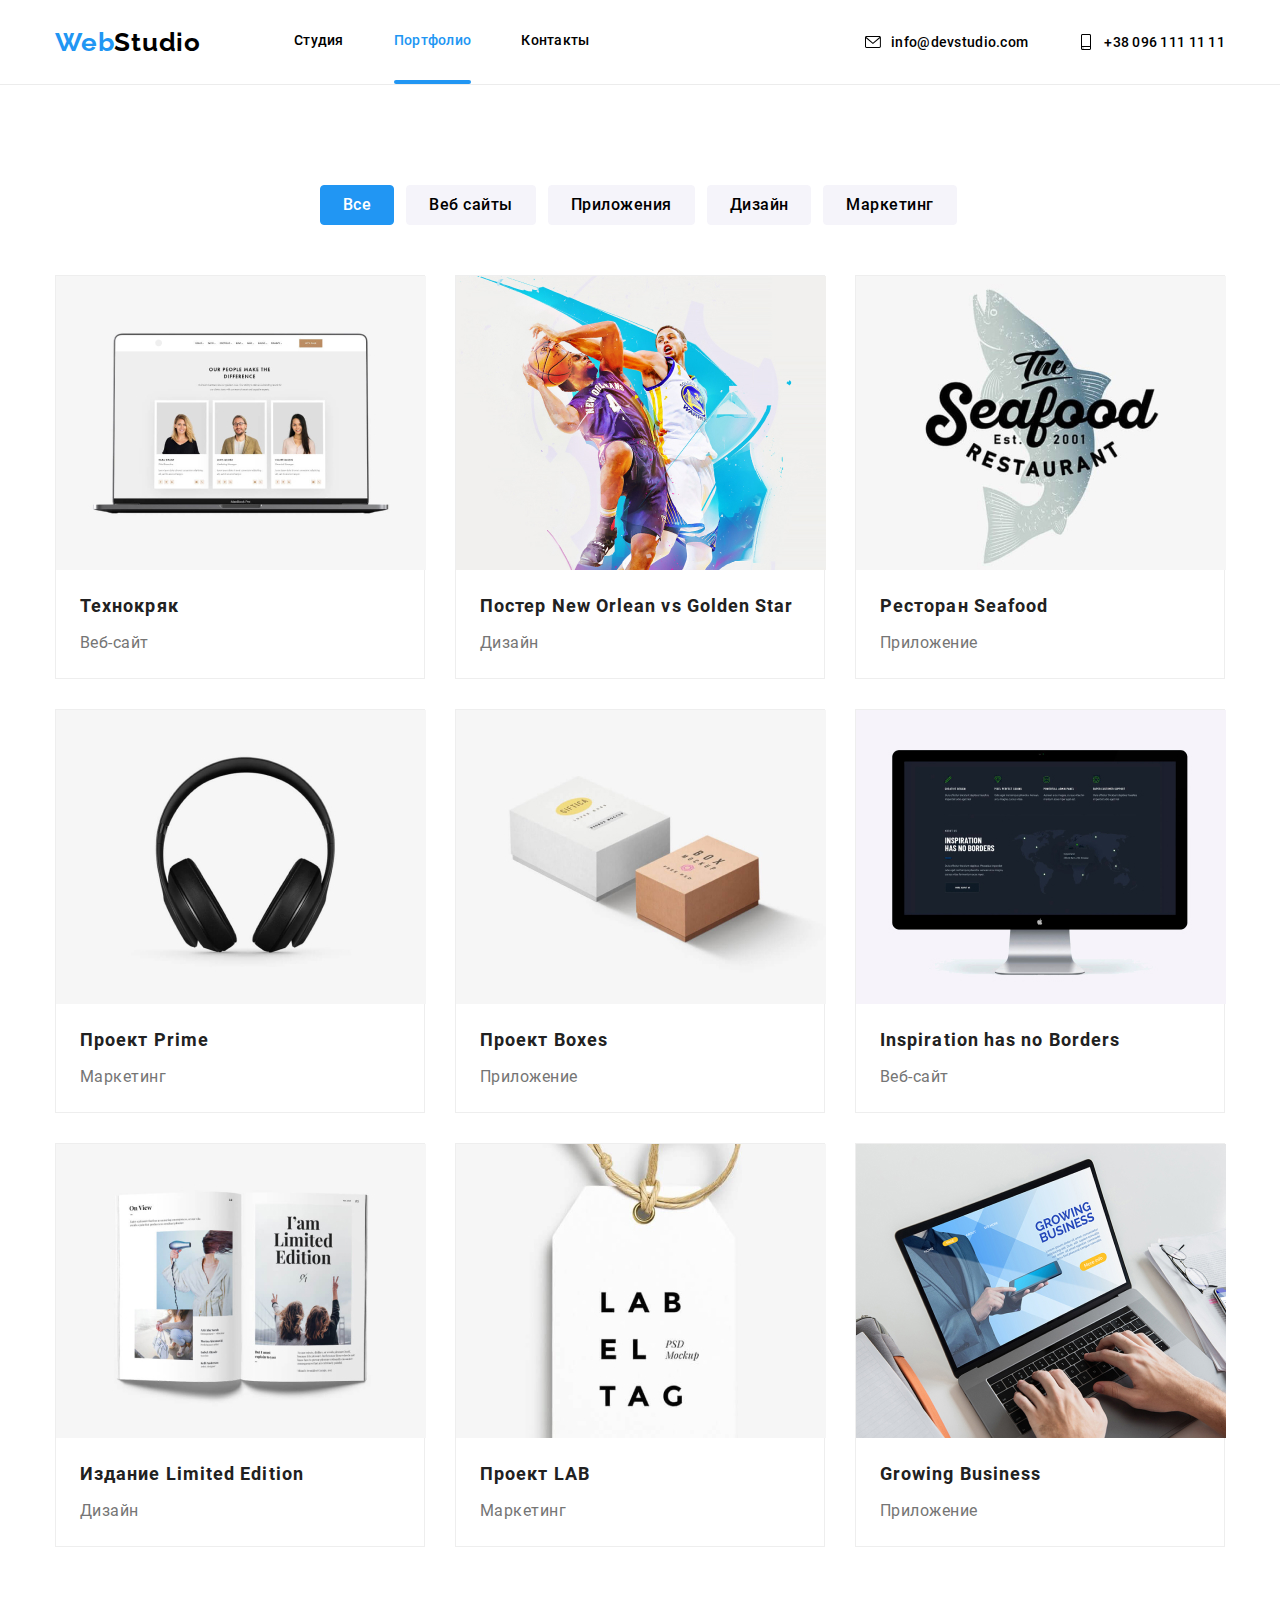
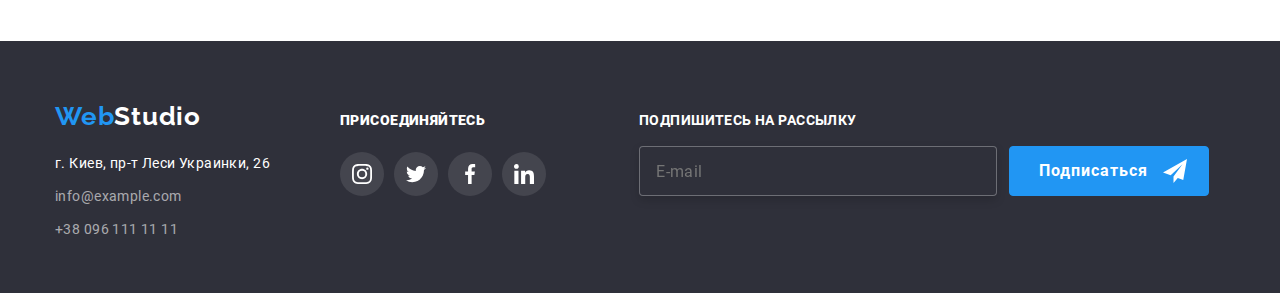
==== portfolio.html @ 4bf56902 "new-repository" ====
<!DOCTYPE html>
<html lang="en">

<head>
    <meta charset="UTF-8" />
    <meta name="viewport" content="wight=device-wight, initial-scale=1.0 /">
    <title>Студия</title>
    <link rel="stylesheet"
        href="https://cdnjs.cloudflare.com/ajax/libs/modern-normalize/1.0.0/modern-normalize.min.css">
    <link rel="stylesheet"
        href="https://fonts.googleapis.com/css2?family=Oleo+Script&family=Raleway:wght@700&family=Roboto:wght@400;700;900&display=swap">
    <link rel="stylesheet" href="./css/styles.css">
</head>

<body>
    <!-- ШАПКА САЙТА -->
    <header>
        <nav class="container main-nav">
            <a href="index.html" class="webstudio webstudio-header"><span class="accent">Web</span>Studio</a>
            <ul class="site-nav list">

                <li class="item"><a href="index.html" class="link">Студия</a> </li>
                <li class="item"><a href="portfolio.html" class="link current">Портфолио</a> </li>
                <li class="item"><a href="" class="link">Контакты</a> </li>
            </ul>

            <ul class="auth-nav list">

                <li class="item">
                    <a href="mailto:info@devstudio.com" class="link">
                        <svg class="auth-icon-svg">
                            <use href="./img/icon/sprite.svg#mail-icon"></use>
                        </svg>info@devstudio.com
                    </a>
                </li>
                <li class="item">
                    <a href="tel:+380961111111" class="link">
                        <svg class="auth-icon-svg">
                            <use href="./img/icon/sprite.svg#phone-icon"></use>
                        </svg>+38 096 111 11 11
                    </a>
                </li>
            </ul>
        </nav>
        <hr class="portfolio-header">
    </header>

    <div class="container btn-container">

        <button class="btn-accent item">Все</button>
        <button class="btn-portfolio item">Веб сайты</button>
        <button class="btn-portfolio item">Приложения</button>
        <button class="btn-portfolio item">Дизайн</button>
        <button class="btn-portfolio item">Маркетинг</button>

    </div>
    <div class="container-flex">
        <!-- "Все" -->

        <ul class="container-grid ">

            <li class="flex-element">

                <a href="" class="a-link">
                    <div class="animation">
                        <div class="hover">
                            <img src="img/portfolio/img1.jpg" alt="" width="370">

                            <div class="animation-overlay">
                                <p>
                                    Технокряк - это современная площадка распространения коронавируса. Компании
                                    используют
                                    эту платформу для цифрового шпионажа и атак на защищённые сервера конкурентов.
                                </p>
                            </div>
                        </div>
                    </div>

                    <div class="flex-text">
                        <p class="portfolio-name">Технокряк</p>
                        <p class="portfolio-type">Веб-сайт</p>
                    </div>
                </a>

            </li>


            <li class="flex-element">

                <a href="" class="a-link">
                    <div class="animation">
                        <div class="hover">
                            <img src="img/portfolio/img2.jpg" alt="" width="370">

                            <div class="animation-overlay">
                                <p>Новый Орлеан – город в штате Луизиана на реке Миссисипи.
                                    Прозвище "Беззаботный город" получил благодаря ночным клубам,
                                    живым выступлениям музыкантов и уникальной кухне, в которой сочетаются французские,
                                    африканские и американские кулинарные традиции.</p>
                            </div>
                        </div>
                    </div>
                    <div class="flex-text">
                        <p class="portfolio-name">Постер New Orlean vs Golden Star</p>
                        <p class="portfolio-type">Дизайн</p>
                    </div>
                </a>
            </li>
            <li class="flex-element">
                <a href="" class="a-link">
                    <div class="animation">
                        <div class="hover">
                            <img src="img/portfolio/img3.jpg" alt="" width="370">

                            <div class="animation-overlay">
                                <p>Только отборные и свежайшие рыба и морепродукты под
                                    бокал хорошего шампанского либо вина, привезенные со всех уголков мира. Именно
                                    поэтому здесь будет вкусно и самостоятельным гурманам, и дружественным командам
                                    желающих попробовать разнообразие морских вкусов.</p>
                            </div>
                        </div>
                    </div>
                    <div class="flex-text">
                        <p class="portfolio-name">Ресторан Seafood</p>
                        <p class="portfolio-type">Приложение</p>
                    </div>
                </a>
            </li>
            <li class="flex-element">
                <a href="" class="a-link">
                    <div class="animation">
                        <div class="hover">
                            <img src="img/portfolio/img4.jpg" alt="" width="370">

                            <div class="animation-overlay">
                                <p>Prime — это сервисная результат-ориентированная компания, которая предоставляет
                                    услуги на рынке интернет-маркетинга для развития малого и среднего бизнеса</p>
                            </div>
                        </div>
                    </div>
                    <div class="flex-text">
                        <p class="portfolio-name">Проект Prime</p>
                        <p class="portfolio-type">Маркетинг</p>
                    </div>
                </a>
            </li>
            <li class="flex-element">
                <a href="" class="a-link">
                    <div class="animation">
                        <div class="hover">
                            <img src="img/portfolio/img5.jpg" alt="" width="370">

                            <div class="animation-overlay">
                                <p>Boxes Inc. — это захватывающая игра-головоломка. Ваша задача — зарабатывать деньги
                                    обрабатывая посылки. Каждый день вы будете сталкиваться с новыми правилами, которые
                                    становятся сложнее.</p>
                            </div>
                        </div>
                    </div>
                    <div class="flex-text">
                        <p class="portfolio-name">Проект Boxes</p>
                        <p class="portfolio-type">Приложение</p>
                    </div>
                </a>
            </li>
            <li class="flex-element">
                <a href="" class="a-link">
                    <div class="animation">
                        <div class="hover">
                            <img src="img/portfolio/img6.jpg" alt="" width="370">

                            <div class="animation-overlay">
                                <p>Вдохнове́ние — особое состояние человека, которое характеризуется высокой
                                    производительностью, огромным подъёмом и концентрацией сил человека. Как
                                    эмоциональный концепт это состояние является типичной чертой и составным элементом
                                    творческой деятельности.</p>
                            </div>
                        </div>
                    </div>
                    <div class="flex-text">
                        <p class="portfolio-name">Inspiration has no Borders</p>
                        <p class="portfolio-type">Веб-сайт</p>
                    </div>
                </a>
            </li>
            <li class="flex-element">
                <a href="" class="a-link">
                    <div class="animation">
                        <div class="hover">
                            <img src="img/portfolio/img7.jpg" alt="" width="370">

                            <div class="animation-overlay">
                                <p>Издайте свою книгу
                                    Готовый тираж мы доставим вам домой, передадим в торговлю
                                    или отправим вашим покупателям

                                </p>
                            </div>
                        </div>
                    </div>
                    <div class="flex-text">
                        <p class="portfolio-name">Издание Limited Edition</p>
                        <p class="portfolio-type">Дизайн</p>
                    </div>
                </a>
            </li>
            <li class="flex-element">
                <a href="" class="a-link">
                    <div class="animation">
                        <div class="hover">
                            <img src="img/portfolio/img8.jpg" alt="" width="370">

                            <div class="animation-overlay">
                                <p>Project Lab
                                    Знакомство с ассортиментом продукции • Профессиональная разработка проектов •
                                    Представление комплексной ценности решения</p>
                            </div>
                        </div>
                    </div>
                    <div class="flex-text">
                        <p class="portfolio-name">Проект LAB</p>
                        <p class="portfolio-type">Маркетинг</p>
                    </div>
                </a>
            </li>
            <li class="flex-element">
                <a href="" class="a-link">
                    <div class="animation">
                        <div class="hover">
                            <img src="img/portfolio/img9.jpg" alt="" width="370">

                            <div class="animation-overlay">
                                <p>Как создать растущий бизнес и успешно поддерживать его рост</p>
                            </div>
                        </div>
                    </div>
                    <div class="flex-text">
                        <p class="portfolio-name">Growing Business</p>
                        <p class="portfolio-type">Приложение</p>
                    </div>
                </a>
            </li>
        </ul>
    </div>

    <footer class="footer-main">
        <nav class="container-footer">
            <div>
                <a href="index.html" class="webstudio webstudio-footer"><span class="accent">Web</span>Studio</a>

                <ul class="footer-link">
                    <li class="footer-margin"><a class="link footer-adress"
                            href="https://www.google.com/maps/d/u/0/viewer?msa=0&mid=10uSM3H-mIU3GznYo2szRIEphczw&ll=50.42732700000001%2C30.538092&z=17">
                            г. Киев, пр-т Леси Украинки, 26
                        </a>
                    </li>
                    <li class="footer-margin"><a class="link" href="mailto:info@example.com">info@example.com</a>
                    </li>
                    <li class="footer-margin"><a class="link" href="tel:+380961111111">+38 096 111 11 11</a>
                    </li>
                </ul>
            </div>
            <div class="join">
                <b>ПРИСОЕДИНЯЙТЕСЬ</b>
                <ul class="container-join">
                    <li>
                        <a class="join-icon-link" href="https://instagram.com/" target="_blank"
                            rel="noopener noreferer">
                            <svg class="join-icon-svg">
                                <use href="./img/icon/sprite.svg#team-icon1"></use>
                            </svg>

                        </a>
                    </li>
                    <li>
                        <a class="join-icon-link" href="https://twitter.com/" target="_blank" rel="noopener noreferer">
                            <svg class="join-icon-svg">
                                <use href="./img/icon/sprite.svg#team-icon2"></use>
                            </svg>

                        </a>
                    </li>
                    <li>
                        <a class="join-icon-link" href="https://fasebook.com/" target="_blank" rel="noopener noreferer">
                            <svg class="join-icon-svg">
                                <use href="./img/icon/sprite.svg#team-icon3"></use>
                            </svg>

                        </a>
                    </li>
                    <li>
                        <a class="join-icon-link" href="https://linkedin.com/" target="_blank" rel="noopener noreferer">
                            <svg class="join-icon-svg">
                                <use href="./img/icon/sprite.svg#team-icon4"></use>
                            </svg>

                        </a>
                    </li>
                </ul>
            </div>
            <div class="subscribe">
                <label for="subscribe">Подпишитесь на рассылку</label>
                <button class="btn-subscribe">Подписаться</button>
                <input class="in-subscribe" type="email" name="subscribe" placeholder="E-mail" id="subscribe">
            </div>
        </nav>
    </footer>
</body>

</html>
---- css/styles.css ----
/* roboto-regular - latin_cyrillic */
@font-face {
    font-family: 'Roboto';
    font-style: normal;
    font-weight: 400;
    src: url('../fonts/roboto/roboto-v20-latin_cyrillic-regular.eot'); /* IE9 Compat Modes */
    src: local('Roboto'), local('Roboto-Regular'),
         url('../fonts/roboto/roboto-v20-latin_cyrillic-regular.eot?#iefix') format('embedded-opentype'), /* IE6-IE8 */
         url('../fonts/roboto/roboto-v20-latin_cyrillic-regular.woff2') format('woff2'), /* Super Modern Browsers */
         url('../fonts/roboto/roboto-v20-latin_cyrillic-regular.woff') format('woff'), /* Modern Browsers */
         url('../fonts/roboto/roboto-v20-latin_cyrillic-regular.ttf') format('truetype'), /* Safari, Android, iOS */
         url('../fonts/roboto/roboto-v20-latin_cyrillic-regular.svg#Roboto') format('svg'); /* Legacy iOS */
  }
  /* roboto-500 - latin_cyrillic */
  @font-face {
    font-family: 'Roboto';
    font-style: normal;
    font-weight: 500;
    src: url('../fonts/roboto/roboto-v20-latin_cyrillic-500.eot'); /* IE9 Compat Modes */
    src: local('Roboto Medium'), local('Roboto-Medium'),
         url('../fonts/roboto/roboto-v20-latin_cyrillic-500.eot?#iefix') format('embedded-opentype'), /* IE6-IE8 */
         url('../fonts/roboto/roboto-v20-latin_cyrillic-500.woff2') format('woff2'), /* Super Modern Browsers */
         url('../fonts/roboto/roboto-v20-latin_cyrillic-500.woff') format('woff'), /* Modern Browsers */
         url('../fonts/roboto/roboto-v20-latin_cyrillic-500.ttf') format('truetype'), /* Safari, Android, iOS */
         url('../fonts/roboto/roboto-v20-latin_cyrillic-500.svg#Roboto') format('svg'); /* Legacy iOS */
  }
  /* roboto-700 - latin_cyrillic */
  @font-face {
    font-family: 'Roboto';
    font-style: normal;
    font-weight: 700;
    src: url('../fonts/roboto/roboto-v20-latin_cyrillic-700.eot'); /* IE9 Compat Modes */
    src: local('Roboto Bold'), local('Roboto-Bold'),
         url('../fonts/roboto/roboto-v20-latin_cyrillic-700.eot?#iefix') format('embedded-opentype'), /* IE6-IE8 */
         url('../fonts/roboto/roboto-v20-latin_cyrillic-700.woff2') format('woff2'), /* Super Modern Browsers */
         url('../fonts/roboto/roboto-v20-latin_cyrillic-700.woff') format('woff'), /* Modern Browsers */
         url('../fonts/roboto/roboto-v20-latin_cyrillic-700.ttf') format('truetype'), /* Safari, Android, iOS */
         url('../fonts/roboto/roboto-v20-latin_cyrillic-700.svg#Roboto') format('svg'); /* Legacy iOS */
  }
  /* roboto-900 - latin_cyrillic */
  @font-face {
    font-family: 'Roboto';
    font-style: normal;
    font-weight: 900;
    src: url('../fonts/roboto/roboto-v20-latin_cyrillic-900.eot'); /* IE9 Compat Modes */
    src: local('Roboto Black'), local('Roboto-Black'),
         url('../fonts/roboto/roboto-v20-latin_cyrillic-900.eot?#iefix') format('embedded-opentype'), /* IE6-IE8 */
         url('../fonts/roboto/roboto-v20-latin_cyrillic-900.woff2') format('woff2'), /* Super Modern Browsers */
         url('../fonts/roboto/roboto-v20-latin_cyrillic-900.woff') format('woff'), /* Modern Browsers */
         url('../fonts/roboto/roboto-v20-latin_cyrillic-900.ttf') format('truetype'), /* Safari, Android, iOS */
         url('../fonts/roboto/roboto-v20-latin_cyrillic-900.svg#Roboto') format('svg'); /* Legacy iOS */
  }
    /* raleway-regular - latin_cyrillic */
@font-face {
    font-family: 'Raleway';
    font-style: normal;
    font-weight: 400;
    src: url('../fonts/raleway/raleway-v18-latin_cyrillic-regular.eot'); /* IE9 Compat Modes */
    src: local(''),
         url('../fonts/raleway/raleway-v18-latin_cyrillic-regular.eot?#iefix') format('embedded-opentype'), /* IE6-IE8 */
         url('../fonts/raleway/raleway-v18-latin_cyrillic-regular.woff2') format('woff2'), /* Super Modern Browsers */
         url('../fonts/raleway/raleway-v18-latin_cyrillic-regular.woff') format('woff'), /* Modern Browsers */
         url('../fonts/raleway/raleway-v18-latin_cyrillic-regular.ttf') format('truetype'), /* Safari, Android, iOS */
         url('../fonts/raleway/raleway-v18-latin_cyrillic-regular.svg#Raleway') format('svg'); /* Legacy iOS */
  }
  /* raleway-700 - latin_cyrillic */
  @font-face {
    font-family: 'Raleway';
    font-style: normal;
    font-weight: 700;
    src: url('../fonts/raleway/raleway-v18-latin_cyrillic-700.eot'); /* IE9 Compat Modes */
    src: local(''),
         url('../fonts/raleway/raleway-v18-latin_cyrillic-700.eot?#iefix') format('embedded-opentype'), /* IE6-IE8 */
         url('../fonts/raleway/raleway-v18-latin_cyrillic-700.woff2') format('woff2'), /* Super Modern Browsers */
         url('../fonts/raleway/raleway-v18-latin_cyrillic-700.woff') format('woff'), /* Modern Browsers */
         url('../fonts/raleway/raleway-v18-latin_cyrillic-700.ttf') format('truetype'), /* Safari, Android, iOS */
         url('../fonts/raleway/raleway-v18-latin_cyrillic-700.svg#Raleway') format('svg'); /* Legacy iOS */
  }
  
  :root{
    /* переменные */
    
    --accent-cl: #2196F3;
    --black: #000000;
    --gray: #757575;
    --white: #ffffff;
    --white-gray: rgba(255, 255, 255, 0.6);
    --bg-box: #2F303A;
    --h-color:#212121;
    --bg-btn:#F5F4FA;
    --cl-icon:#AFB1B8;
    --bg-icon:rgba(255, 255, 255, 0.1);
    --cubic:cubic-bezier(0.4, 0, 0.2, 1);
    --time:250ms;

}
/*Задать box-sizing: border-box;
чтобы все внутренние отступы и границы всчитывались в размеры
элемента. */
html{
    box-sizing: border-box;
    
}
*,
*::before,
*::after{
box-sizing: inherit;
}

.container {
    margin: 0;
    margin-left: auto;
    margin-right: auto;
/*outline: 2px solid tomato; */
    width: 1200px;
    padding: 0 15px;
    justify-content:space-between;
    
    /* ширина 1170+15+15 */
    /*padding-left: 15px;
    padding-right: 15px; */
}
.container-social-network {

    /*outline: 2px solid tomato; */
    width: 270px;
    justify-content:space-between;
    padding: 0;
}


.container-advantages {
    display: flex;
    list-style: none;

    
    margin-top: 94px;
    margin-bottom: 94px;

}
.main-nav {
    display: flex;
    align-items: center;
    justify-content: flex-start;
}
.p-advantages {
    /*background-color: khaki;*/
    
    font-style: normal;
    font-weight: normal;
    font-size: 14px;
    line-height: 1.71;
    letter-spacing: 0.03em;
    color: var(--gray);
    width: 270px;
    height: 75px;
    margin: 0;
    margin-top: 10px;
}


/*определим оформление текста шапки и подвала*/
.webstudio {
    font-family: Raleway;
    font-weight: 700;
    font-style: normal;
    font-size: 26px;
    line-height: 1.192;
    letter-spacing: 0.03em;
    text-decoration: none; /* Отменяем подчеркивание у ссылки */
    
}
.portfolio-header {
    border: none; /* Убираем границу */
    background-color:#ECECEC; /* Цвет линии */
    color: #ECECEC; /* Цвет линии для IE6-7 */
    height: 1px; /* Толщина линии */
    margin: 0px;
}

.accent{
    color: var(--accent-cl);
}



.link {
    color: inherit;
    text-decoration: none;
}
.link:hover,
.link:focus{
    color:var(--accent-cl);
} 
/* текущая страница - голубого цвета пункт меню*/
.link.current {
color: var(--accent-cl);
}
.link.current::after{
    position: relative;
    top: 32px;
    content: "";
    display: block;
    height: 4px;
    background: #2196F3;
    border-radius: 2px;
}


/*Базовое оформление*/
body {
        font-family: Roboto;
        font-style: normal;       
}
.effect-solving {
    text-align: center;
    min-height: 600px;
    /* max-width: 1600px; */
    margin-left: auto;
    margin-right: auto;
    
    background-image: linear-gradient(  
        to right,
        rgba(47,48,58,0.4),
        rgba(47,48,58,0.4)
        ),
        url("../img/back_ground.jpg");
    background-color:#2F303A;
    background-size: cover;
    
    background-position: center;
    padding-top: 200px;
}
.title-h1{
    
    font-weight: 900;
    font-size: 44px;
    line-height: 1.364;
    letter-spacing: 0.06em;
    text-transform: uppercase;
    width: 696px;
    color: var(--white);
    /* background-color: var(--bg-box); */
    margin: 0 auto;
    margin-top: 0;
}
.title-h2 {
    
    font-weight: bold;
    font-size: 36px;
    line-height: 1.167;
    text-align: center;
    letter-spacing: 0.03em;
    color: var(--h-color);
    margin: 0px 0px 50px 0px;  

}
.title-h3{
    
    font-weight: bold;
    font-size: 14px;
    line-height: 16px;
    letter-spacing: 0.03em;
    text-transform: uppercase;
    color: var(--h-color);
    margin:0;
    padding: 0;
}

img{
    
    display: block;
    max-width: 100%;
    height: auto;

}
.team-section{
    
    height: 708px;
    background-color: var(--bg-btn);
    margin-top: 94px;
    margin-bottom: 0;
    padding-top: 94px;
    text-align: center;
   
}
.client-section{
 
    margin-top: 0px;
    margin-bottom: 0px;
    padding-top: 94px;
    padding-bottom: 0px;
    text-align: center;
   
}
.btn {
    
    font-family: inherit;
    color: var(--white);
    border-radius: 4px;
    border-color: var(--accent-cl);
    background-color: var(--accent-cl);
    font-style: normal;
    font-weight: 700;
    font-size: 16px;
    line-height: 1.87;
    letter-spacing: 0.06em;
    margin-top: 30px;
 
    
    width: 200px;
    height: 50px;
    border: 1px solid var(--accent-cl);
}
.team-name {
    font-weight: 500;
    font-size: 16px;
    line-height: 1.188;
    letter-spacing: 0.03em;
    color: var(--h-color);
    padding-top: 20px;
}
.p-position {
    font-style: normal;
    font-weight: 400;
    font-size: 16px;
    line-height: 1.188;
    letter-spacing: 0.03em;
    color: var(--gray);
    
}
.portfolio-type{
    font-weight: 400;
    font-size: 16px;
    line-height: 1.87;
    letter-spacing: 0.03em;
    color: var(--gray);
    margin-top:0;
    
}
.portfolio-name {
    font-weight: bold;
    font-size: 18px;
    line-height: 2;
    letter-spacing: 0.06em;
    color: var(--h-color);
    margin-bottom: 4px;
    
}

.btn-portfolio {
    
    font-family: inherit;
    color: var(--black);
    background-color: var(--bg-btn);
    border-color: var(--bg-btn);
    font-style: normal;
    font-weight: 500;
    font-size: 16px;
    line-height: 1.625;
    letter-spacing: 0.03em;
    text-decoration: none;
    border: 1px solid var(--bg-btn);
    border-radius: 4px;

    
    padding: 6px 22px;
}

.btn-accent {
    font-family: inherit;
    color: var(--white);
    background-color: var(--accent-cl);
    border-color: var(--accent-cl); 
     
    font-style: normal;
    font-weight: 500;
    font-size: 16px;
    line-height: 1.625;
    letter-spacing: 0.03em;
    
    border: 1px solid var(--accent-cl);
    border-radius: 4px;
    padding: 6px 22px;
    text-decoration: none;
}
.btn-container {
   padding-top: 100px;
    padding-left: 280px;
    
}
.btn-container .item +.item {
    margin-left:8px;
}
.btn-portfolio:hover,
.btn-portfolio:active
{
    border-color: var(--accent-cl);
    background-color: var(--accent-cl);
    color: var(--white);
}


.list {
    padding: 0px;
    margin: 0px;
    list-style: none;
}

/*меню -расстановка отступов*/
.site-nav{
    display: flex;
    margin-left: 93px;
    
}
.center-container {
    display: flex;
    list-style: none;
    padding: 0px 15px 0px 15px;
    
}
.center-network {
    display: flex;
    list-style: none;
    padding: 0px 32px 30px 32px;
    
}
.team-icon-link{
    display: flex;
    justify-content: center;
    align-items: center;
    width: 44px;
    height: 44px;
    background-color:var(--white); 
    border-radius: 50%;
  
}

.team-icon-link:hover .team-icon-svg,
.team-icon-link:focus .team-icon-svg{
    fill:var(--white);
    
}
.team-icon-link:hover,
.team-icon-link:focus {

    background-color:var(--accent-cl);
}




.team-icon-svg{
    width: 20px;
    height: 20px;
    fill: var(--cl-icon);
   
}



.client-icon-link{
    display: flex;
    justify-content: center;
    align-items: center;
    width: 170px;
    height: 90px;
    outline: 1px solid var(--cl-icon); 
    margin-bottom: 0px;
    margin-top: 0px;

}


.client-icon-svg{

    fill: var(--cl-icon);
 
}

.client-icon-link:hover .client-icon-svg,
.client-icon-link:focus .client-icon-svg{
    fill:var(--accent-cl);
    
}
.client-icon-link:hover,
.client-icon-link:focus {
    outline: 1px solid var(--accent-cl); 
}


.auth-icon-svg{

    width: 16px;
    height: 16px;
    fill: currentColor;
    margin-right: 10px;
}
.item .link{
    display: block;
    align-items: center;
    justify-content: center;
}
.team-li {
    
    /* box-shadow: 0px 2px 4px 0px var(--gray); */
    background-color: white;
    height: 428px;

    box-shadow: 0px 1px 3px rgba(0, 0, 0, 0.12), 0px 1px 1px rgba(0, 0, 0, 0.14), 0px 2px 1px rgba(0, 0, 0, 0.2);
    border-radius: 0px 0px 4px 4px;

}

.site-nav .link {
    display: block;
    padding-top: 32px;
    padding-bottom: 32px;
    font-weight: 500;
    font-style: normal;
    font-size: 14px;
    line-height: 1.143;
    letter-spacing: 0.02em;
    text-decoration: none;
 

}
.auth-nav .link {
    display: flex;
    font-style: normal;
    font-weight: 500;
    font-size: 14px;
    line-height: 1.143;
    letter-spacing: 0.02em;  
}

.auth-nav {
    display: flex;
    margin-left: auto;
}
.auth-nav .item +.item {
    margin-left: 50px;
    
}



/* для последнего отспут=0
.site-nav .item: last-child{
    margin-right: 50px;
}

/* всем, которые не являются последними детьми*/
/* крайняя геомтерия должна быть очищена. ниже код заменяет два предыдущих */
/* .site-nav .item:not(:last-child) { */
    /* margin-right: 50px; */
/* } */

/* ниже код заменяет выше - всем применить отступ кроме первого*/

.site-nav .item + .item{
    margin-left: 50px; 
}
.container-flex {
    margin-left: auto;
    margin-right: auto;

    width: 1200px;
    padding: 0 15px;

   /* outline: 2px solid tomato; */
    
     /* ширина 1170+15+15 */
    /*padding-left: 15px;
    padding-right: 15px; */
}

.container-grid {
    display: flex;
    flex-wrap: wrap;
    list-style: none;
    
    padding:0;
    justify-content: space-between;
    margin-top: 50px;
    margin-bottom: 94px;

    
}

.flex-element{
    
    display: inline-block;   
    width: 370px;
    height: 404px;
    margin-bottom: 30px; 
    border: 1px solid #EEEEEE;
    
    
}



.flex-element:hover{
    box-shadow: 0px 2px 4px 0px var(--gray);
}
.flex-text {
    margin-left:24px;
    text-decoration: none;

}

.flex-element:nth-child(3n) {
    margin-left: 0px;
}
.flex-element:nth-last-child(-n+3) {
    margin-bottom: 0px;
}

.a-link {
    display: block;
    text-decoration: none;
}
.footer-margin {
    margin-bottom: 9px;
    
}
.icon-advantages {
    
}
.icon-advantages::before{
    content: "";
    display: block;
    margin-bottom: 30px;
    height: 120px;
    background-repeat: no-repeat;
    background-position: center;
    background-color:var(--bg-btn);  
}

.icon1::before{
    background-image: url(../img/advantages-icon1.svg); 
}

.icon2::before{
    background-image: url(../img/advantages-icon2.svg); 
}

.icon3::before{
    background-image: url(../img/advantages-icon3.svg); 
}

.icon4::before{
    background-image: url(../img/advantages-icon4.svg); 
}
/* ПОДВАЛ СТРАНИЦЫ */
.footer-main{
    margin-top: 94px;
    padding-top: 60px;
    padding-bottom: 0;
    
    height: 252px;
    background-color: var(--bg-box);
    
    
}

.footer-web{
    display: flex;
    padding: 0;
    list-style: none;
}

.webstudio-header {
    color: var(--black); 
      
}

.webstudio-footer {
    color: var(--white);
    
}

.footer-link
{
    font-family: Roboto;
    font-style: normal;
    color: var(--white-gray);
 
    font-weight: 400;
    font-size: 14px;
    line-height: 1.71;
    letter-spacing: 0.03em;
    list-style: none;
    padding-left: 0;
    margin-top: 20px;
}

.link.footer-adress
{
    color: var(--white);        
}


.join { 
   color: var(--white);
    margin-left: 70px;
   
    width: 206px;
    height: 86px;
    

    font-family: Roboto;
    font-style: normal;
    font-weight: bold;
    font-size: 14px;
    line-height: 1.43;
    letter-spacing: 0.03em;
    
    text-decoration: none;
    /* background-color: red; */
}

.container-join{
    display: flex;
    list-style: none;
    padding: 0;
    margin-top: 22px;
    margin-bottom: 0;
    margin-left: auto;
    margin-right: auto;
    justify-content:space-between;
  
}
.join-icon-link:hover .join-icon-svg,
.join-icon-link:focus .join-icon-svg{
    fill:var(--white);
    
}
.join-icon-link:hover,
.join-icon-link:focus {

    background-color:var(--accent-cl);
}
.join-icon-link{
    
    display: flex;
    justify-content: center;
    align-items: center;
    width: 44px;
    height: 44px;
    background-color:var(--bg-icon); 
    border-radius: 50%;
}

.join-icon-svg{
    
    width: 20px;
    height: 20px;
    fill: var(--white);
   
}
.subscribe { 
    position: relative;
    color: var(--white);
     margin-left: 93px;
     padding: 0;
     
     width: 570px;
     height: 86px;
     text-transform: uppercase;
 
     font-family: Roboto;
     font-style: normal;
     font-weight: bold;
     font-size: 14px;
     line-height: 1.43;
     letter-spacing: 0.03em;
     
     text-decoration: none;
     /* background-color: aqua; */
}
.btn-subscribe{
    font-family: inherit;
    color: var(--white);
    border-radius: 4px;
    border-color: var(--accent-cl);
    background-color: var(--accent-cl);
    font-style: normal;
    font-weight: 700;
    font-size: 16px;
    line-height: 1.87;
    letter-spacing: 0.06em;
    
 
    
    width: 200px;
    height: 50px;
    border: 1px solid var(--accent-cl);

    display: flex;
    position: absolute;
    top: 36px;
    left: 370px;
    margin-top: 0;
    margin-left: 0;
    align-items: center;
    padding-left: 29px;
    padding-right: 28px;
    background-image: url(../img/send.svg); 
    background-size: 24px 24px;
    background-position: 88%;
    background-repeat: no-repeat;
}

.in-subscribe{
    
    font-style: normal;
    font-weight: normal;
    font-size: 16px;
    line-height: 1.25;
  
    align-items: center;
    letter-spacing: 0.03em;

    color: rgba(255, 255, 255, 0.6);
    background-color:var(--bg-box);
    width: 358px;
    height: 50px;
    border: 1px solid rgba(255, 255, 255, 0.3);
    box-sizing: border-box;
    filter: drop-shadow(0px 4px 4px rgba(0, 0, 0, 0.15));
    border-radius: 4px;

    display: flex;
    position: absolute;
    top: 36px;
    left: 0;
    padding-left: 16px;

}
.container-footer {

    margin-left: auto;
    margin-right: auto;
/*outline: 2px solid tomato; */
    width: 1200px;
    padding: 0 15px;
    display: flex;
    align-items: baseline;
}


.backdrop.is-hidden{
    visibility: hidden;
    opacity: 0;
    pointer-events: none;
}
.backdrop {
    position: fixed;
    top: 0;
    left: 0;
    width: 100%;
    height: 100%;
    background-color: rgba(0,0,0,0.5);
    opacity: 1;
    visibility: visible;
    transition: opacity var(--time) var(--cubic), visibility var(--time) var(--cubic)
}
.modal{
    position: relative;
    top: 50%;
    left: 50%;

    width: 528px;
    height: 581px;
    background-color: var(--white);
    border-radius: 4px;
    transform: translate(-50%,-50%) scale(1);
}
/* .modal::before{
    content: "";
    display: block;

    height: 30px;
    background-repeat: no-repeat;
    background-position:right;
    background-color:var(--white);
    background-image: url(../img/modal-form/close.svg);
} */
.btn-close {
    display: inline-block;
    position: absolute;
    top:8px;
  
    right:  8px;
    width: 30px;
    height: 30px;

    background-image: url(../img/modal-form/close1.svg); 
    border: none;
    background-color: var(--white);
}
.btn-close:hover,
.btn-close:focus{
    background-image: url(../img/modal-form/close2.svg); 
}
.modal-font{
    padding-top: 40px;
    font-style: normal;
    font-weight: bold;
    font-size: 20px;
    line-height: 23px;
    text-align: center;
    letter-spacing: 0.03em;
}

.animation{
    width: 370px;
    height: 294px;
    position: relative;
    overflow: hidden;
}
.hover::before {
    display: inline-block;
    position: absolute;

    content: "";
    width: 370px;
    height: 294px;
    background: rgba(33, 150, 243, 0.9);
    transform:translateY(100%);
    transition:transform var(--time) var(--cubic)
}

.a-link:hover .hover::before{
    transform:translateY(0);  
}

 .animation-overlay{
    display: block;
    position: absolute;
    top: 0;
    left: 0;
    width: 370px;
    height: 294px;
    color: var(--white);
 

    font-size: 18px;
    line-height: 1.556;
    letter-spacing: 0.03em;
    
    padding: 15px;


    /* background: rgba(33, 150, 243, 0.9); */
    transform:translateY(100%);
    transition:transform var(--time) var(--cubic)
}
.a-link:hover .animation-overlay{
    transform:translateY(0);  
}
/* .img-overlay{
    justify-content: center;
} */

.title-img{
 
    display: flex;
    position: relative; 
    width: 370px;
    height: 70px;
    
    background-color: rgba(47, 48, 58, 0.8);   

    margin: 0px;
    padding: 0px;
    bottom: 70px;
    
    text-align: center;
   
  
    font-weight: bold;
    font-size: 14px;
    line-height: 1.143;
    letter-spacing: 0.03em;
    text-transform: uppercase;
    color: var(--white);

}


.form-icon{
    position: absolute;
    top: 50%;
    left: 56px;
    transform: translateY(-50%);
    display: inline-block;
    width: 18px;
    height: 18px;
    /* background-image: url(../img/modal-form/person-black.svg); */
}

.form-style-input{
    position: relative;

    
}

.form-input{
    display: flex;
    align-items: center;
    /*margin: 0;
    padding: 0; */
    margin-left: 41px;
    margin-top: 30px;
    width: 448px;
    height: 40px;
    /* left: 576px;
    top: 382px; */

    border: 1px solid rgba(33, 33, 33, 0.2);
    box-sizing: border-box;
    border-radius: 4px;
    font-style: normal;
    font-weight: normal;
    font-size: 14px;
    line-height: 16px;
    letter-spacing: 0.01em;
    padding: 0;
    color: var(--black);
    padding-left: 42px ;
    /* background-image: url(../img/modal-form/person-black.svg); 
    background-repeat: no-repeat; */

}
.form-label{
    
    color: rgba(117, 117, 117, 0.5);

}
.form-label{
    position: absolute;
    transform: translateY(-40px);
    top: 50%;
    left: 41px;
     
    /* margin: 0px;
    padding: 0;
     */
    font-style: normal;
    font-weight: normal;
    font-size: 12px;
    line-height: 1.167;
    letter-spacing: 0.01em;
    color: var(--gray);
}
.checkbox {
-webkid-appearance: none;
-moz-appearance: none;
appearance: none;
position: absolute;

top: 0;

}
.checkbox-label {
    position: relative;
    display: inline-block;
    font-style: normal;
    font-weight: normal;
    font-size: 14px;
    line-height: 1.714;
    letter-spacing: 0.03em;
    padding: 0;
    top: 20px;
    text-align: center;
    color: var(--gray);
    
}
.checkbox-icon{

    display:inline-block;
    vertical-align:middle;
    margin-right: 5px;
    background-repeat: no-repeat;
    width: 16px;
    height: 15px;
    padding: 0px;
   

    background-image: url(../img/modal-form/check1.svg);
}
.checkbox:checked +.checkbox-icon{
    background-image: url(../img/modal-form/check2.svg);
}
.form-link{
display: inline-block; padding: 0px; margin: 0px;
margin-top:20px;
font-style: normal;
font-weight: normal;
font-size: 14px;
line-height: 1.714;
letter-spacing: 0.03em;
color: var(--accent-cl);
padding: 0px;
margin: 0px;
}
.label-check{
    font-style: normal;
    font-weight: normal;
    font-size: 14px;
    line-height: 24px;
    line-height: 1.714;

    letter-spacing: 0.03em;

    color:var(--gray);
}

.form-input:focus ~ .form-icon,
.form-input:hover ~ .form-icon{
fill: var(--accent-cl);
}
.form-input:focus,
.form-input:hover {
outline: none;
border-color: var(--accent-cl);
}

.img-name{
    background-image: url(../img/modal-form/person-black.svg); 
} 
.img-tel{
    background-image: url(../img/modal-form/phone-black.svg); 
} 
.img-mail{
    background-image: url(../img/modal-form/email-black.svg); 
}
.btn-send{
    font-family: inherit;
    color: var(--white);
    border-radius: 4px;
    border-color: var(--accent-cl);
    background-color: var(--accent-cl);
    font-style: normal;
    font-weight: 700;
    font-size: 16px;
    line-height: 1.87;
    letter-spacing: 0.06em;
    margin-top: 50px;
 
    
    width: 200px;
    height: 50px;
    border: 1px solid var(--accent-cl); 
}

.btn-send:hover,
.btn-send:focus{
    box-shadow: 0px 4px 4px rgba(0, 0, 0, 0.15);
}
.textarea-form{
    height: 120px;
    width: 448px;
    resize: none;
    
    display: flex;
    
    margin-left: 41px;
    margin-top: 30px;
    
    
    border: 1px solid rgba(33, 33, 33, 0.2);
    box-sizing: border-box;
    border-radius: 4px;
    font-style: normal;
    font-weight: normal;
    font-size: 14px;
    line-height: 16px;
    letter-spacing: 0.01em;
   
    color: var(--black);
    padding-left: 16px;
    padding-top: 12px;
}
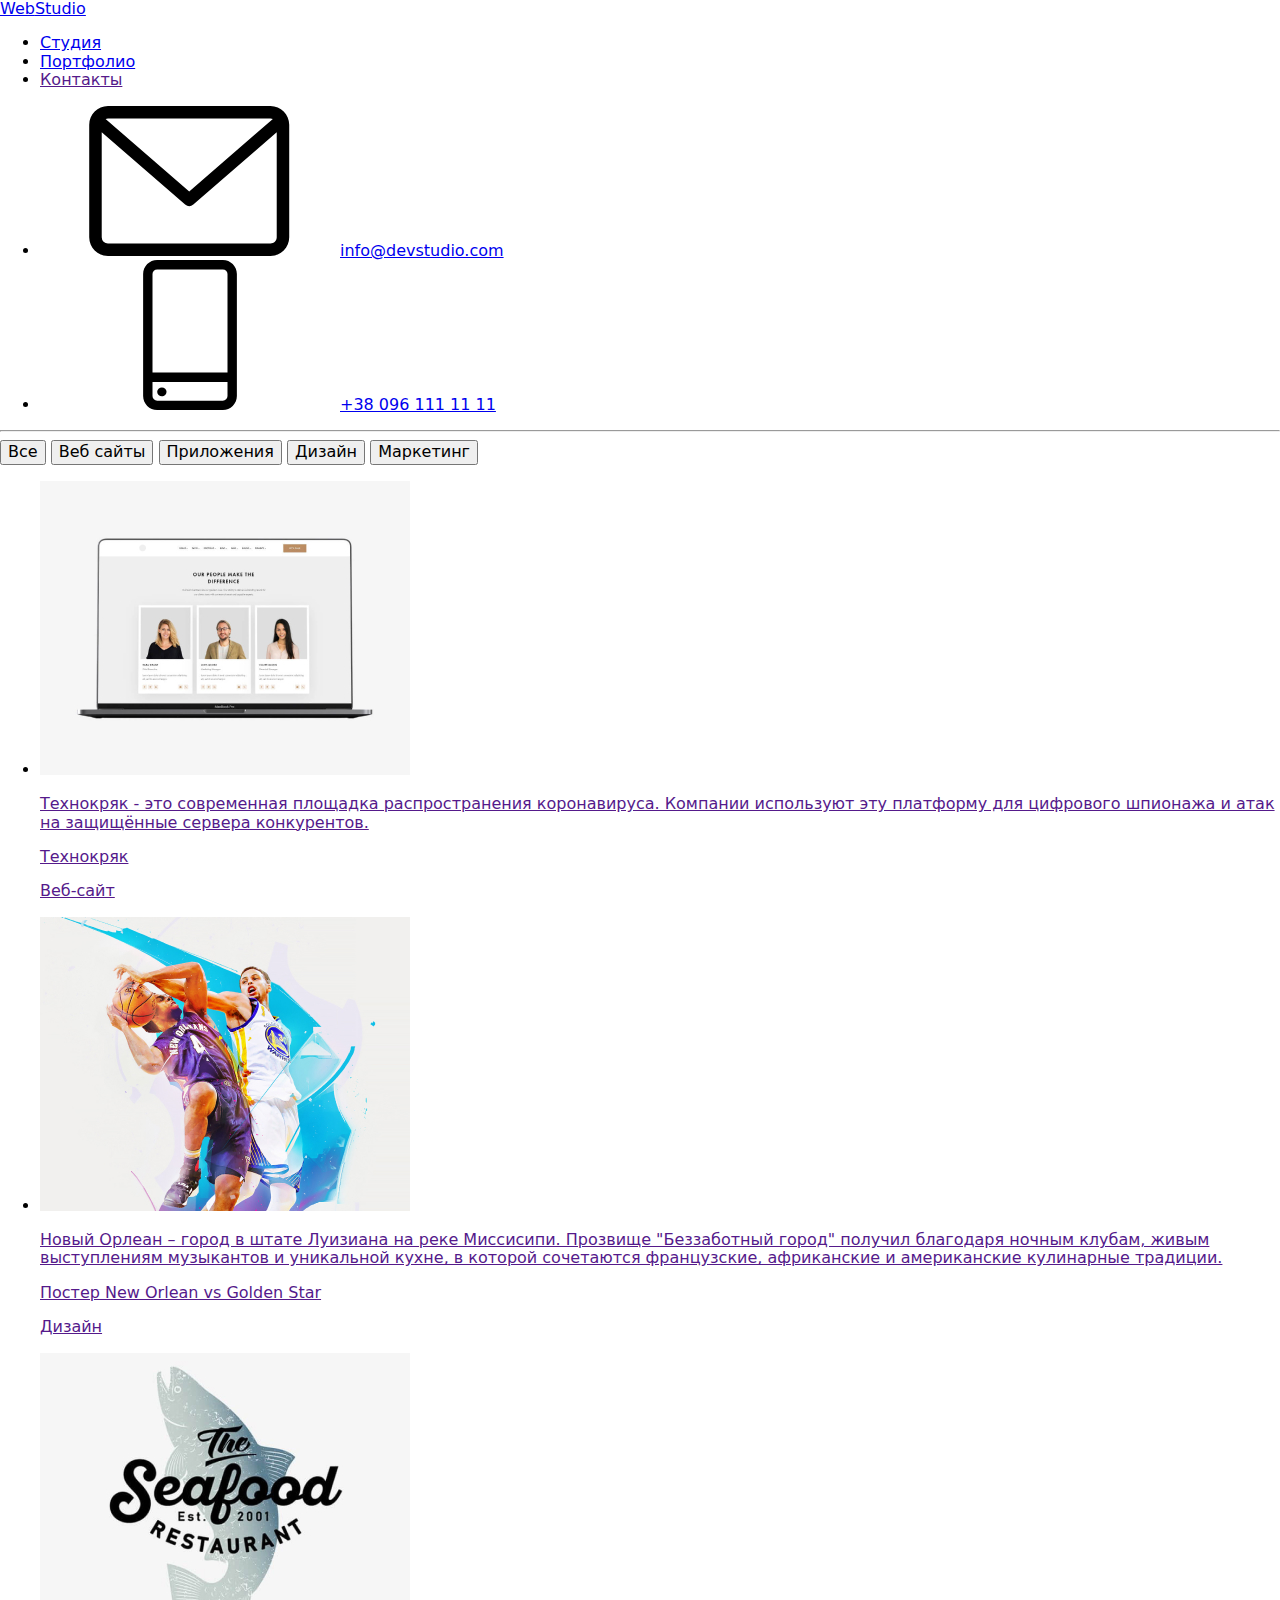
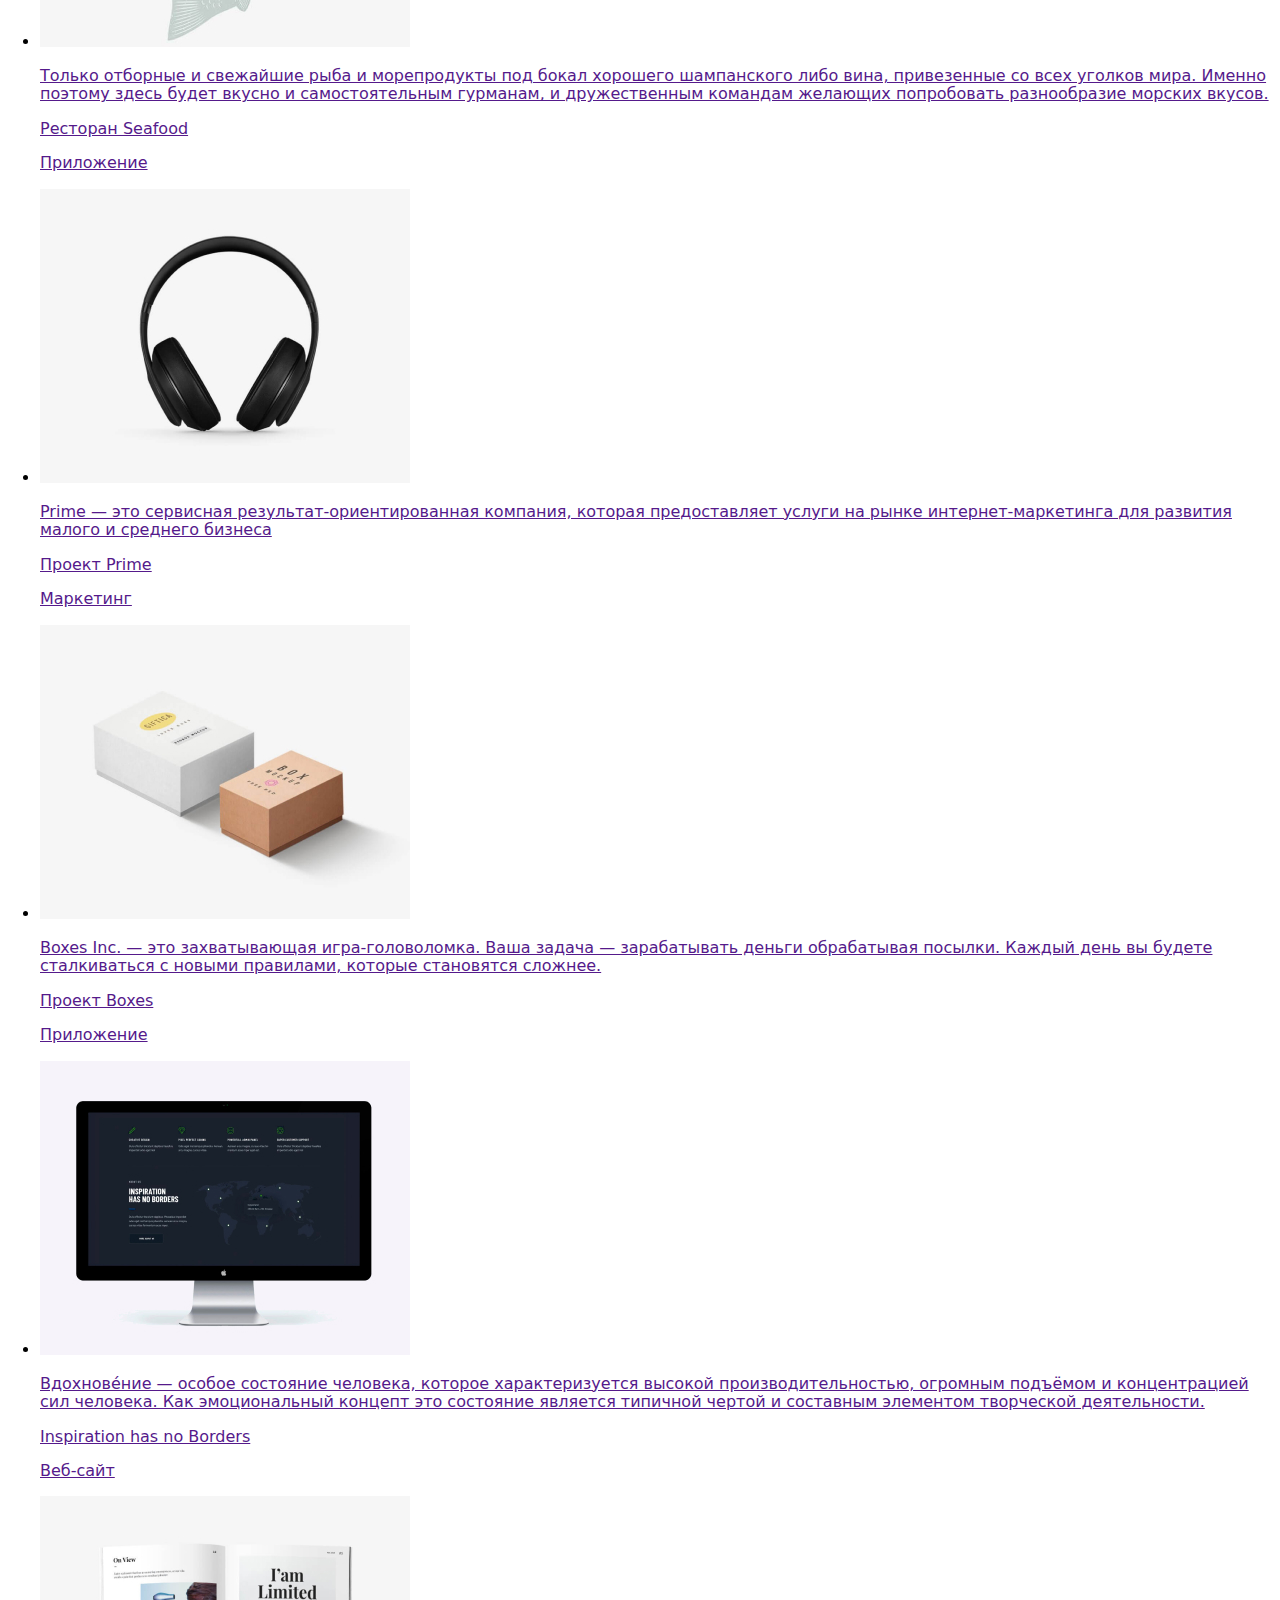
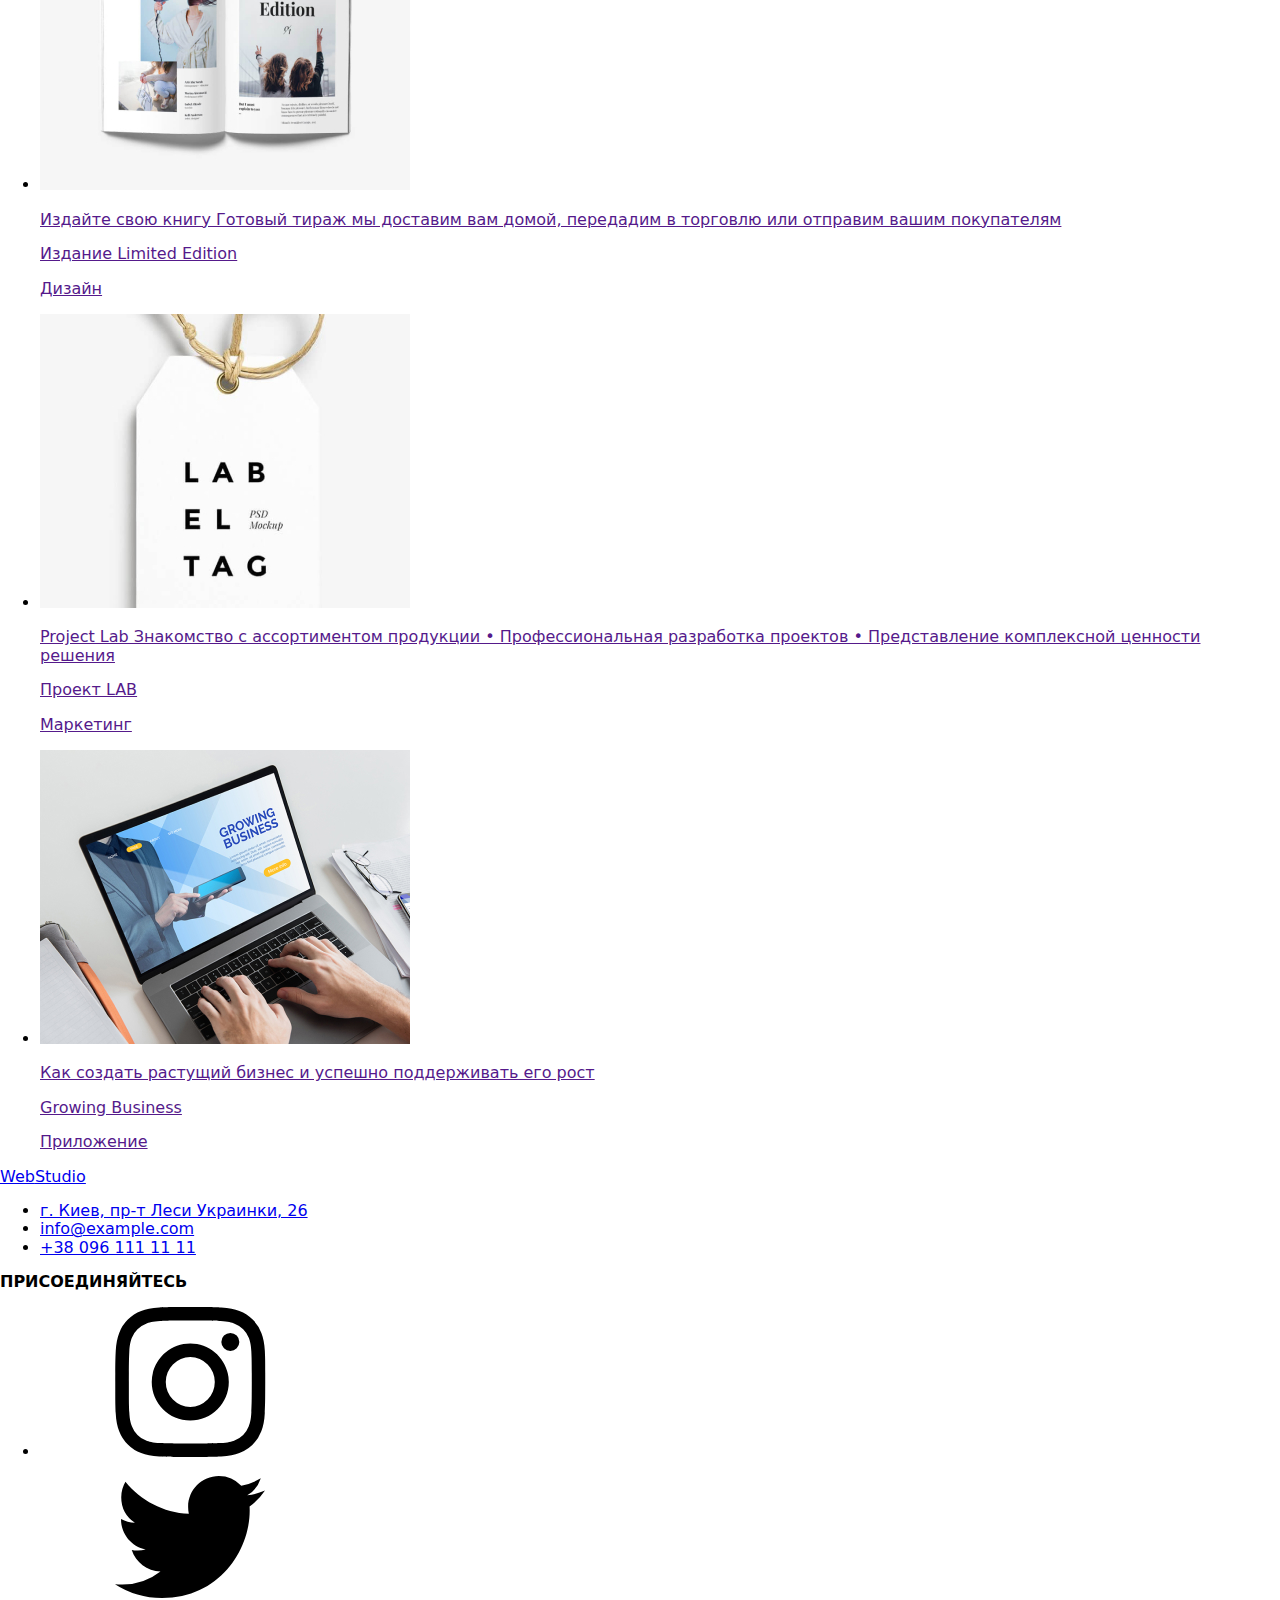
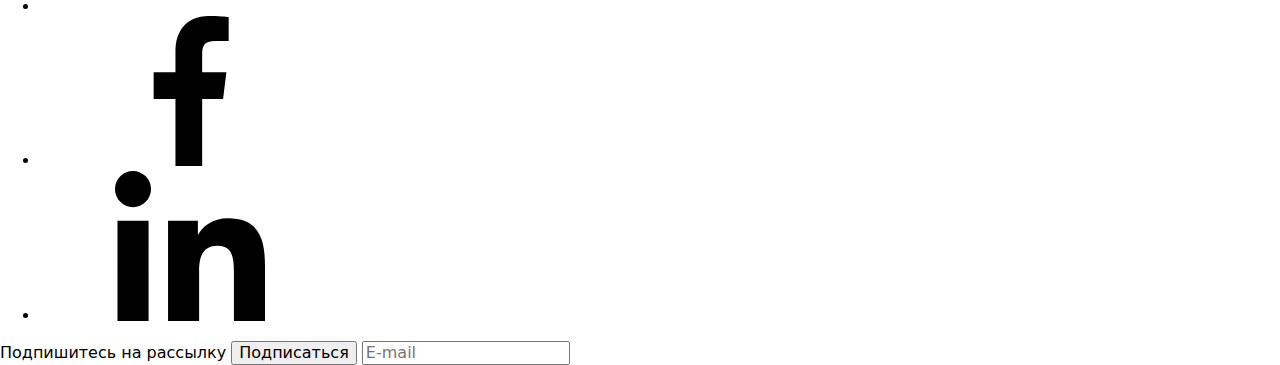
==== commit 572acc32: "1" ====
--- a/portfolio.html
+++ b/portfolio.html
@@ -9,7 +9,7 @@
         href="https://cdnjs.cloudflare.com/ajax/libs/modern-normalize/1.0.0/modern-normalize.min.css">
     <link rel="stylesheet"
         href="https://fonts.googleapis.com/css2?family=Oleo+Script&family=Raleway:wght@700&family=Roboto:wght@400;700;900&display=swap">
-    <link rel="stylesheet" href="./css/styles.css">
+    <link rel="stylesheet" href="./css/main.min.css">
 </head>
 
 <body>
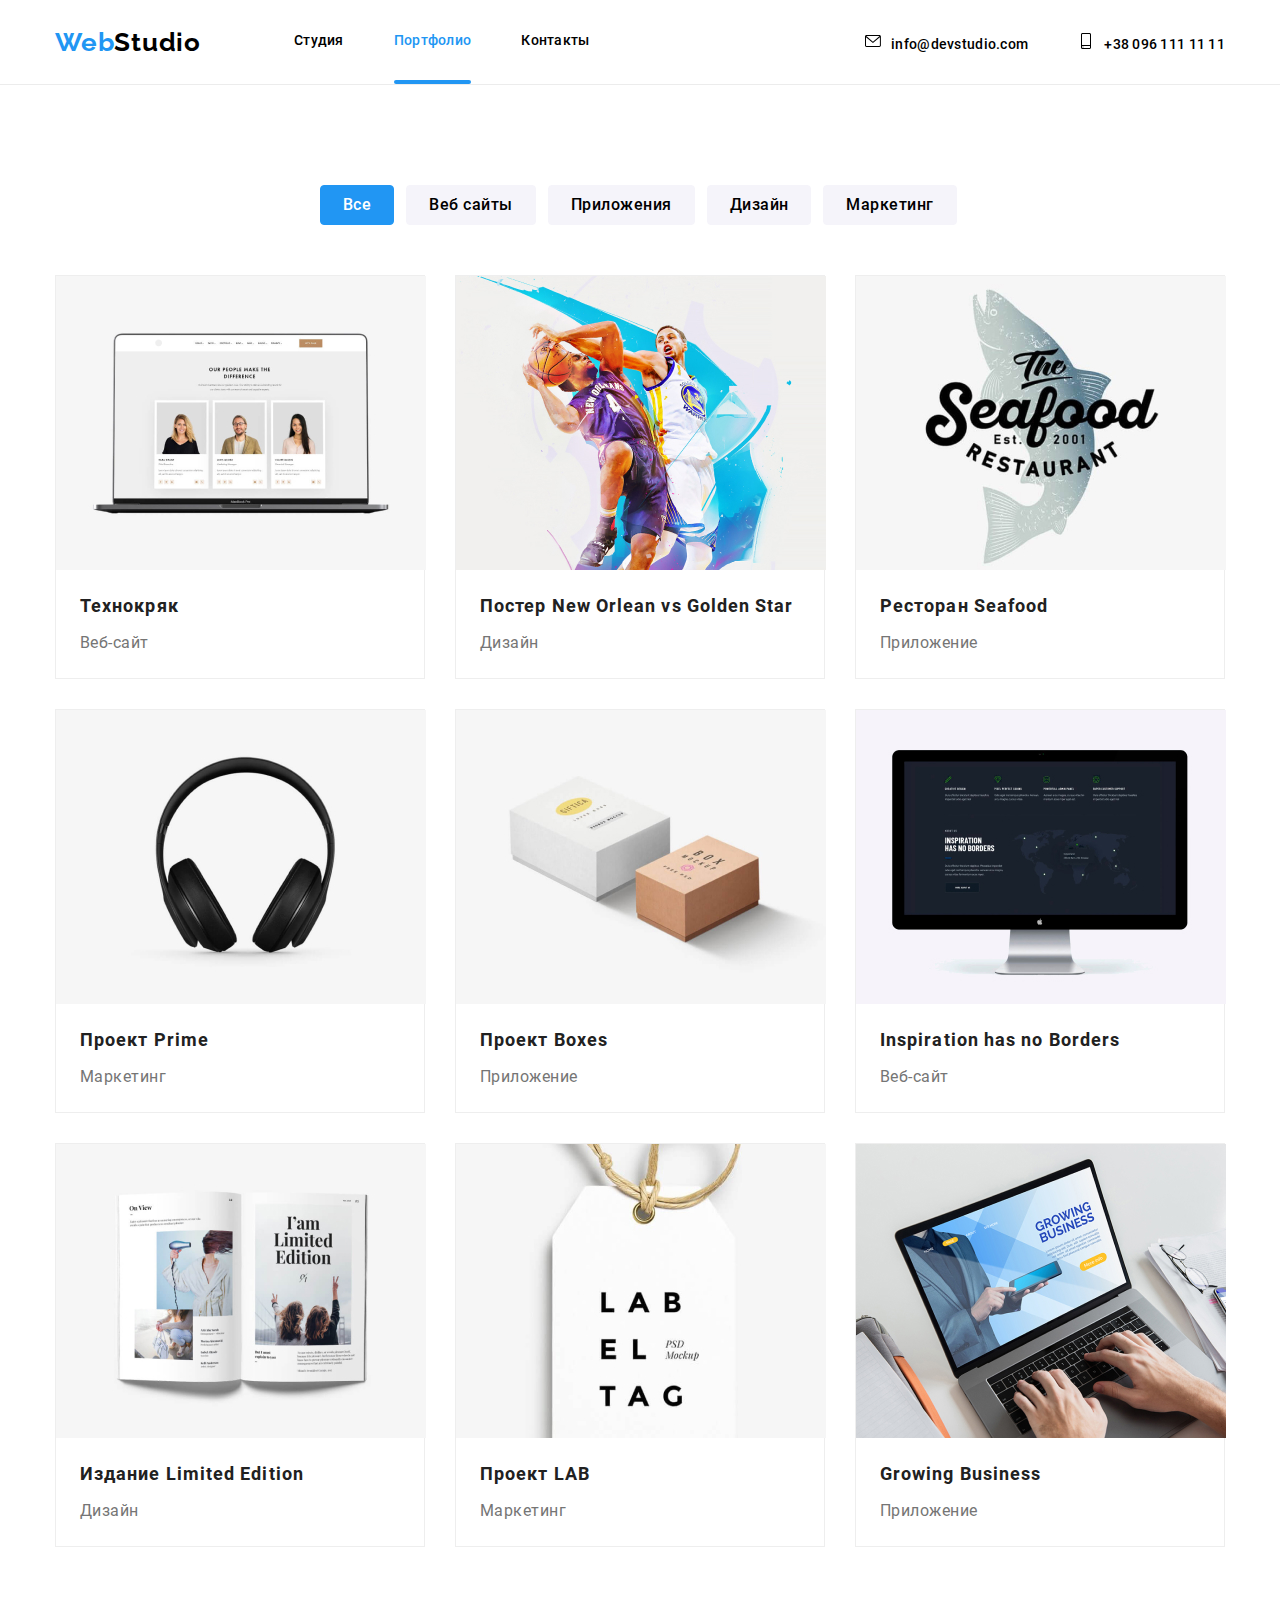
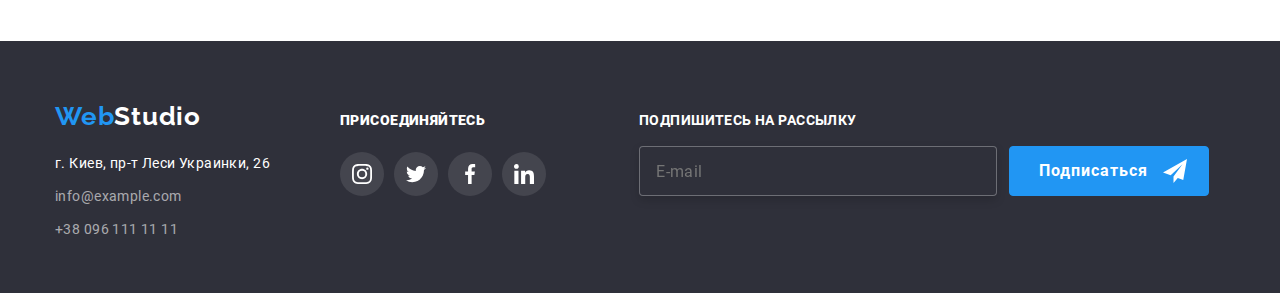
==== commit fe9c445c: "sass" ====
--- a/portfolio.html
+++ b/portfolio.html
@@ -5,8 +5,6 @@
     <meta charset="UTF-8" />
     <meta name="viewport" content="wight=device-wight, initial-scale=1.0 /">
     <title>Студия</title>
-    <link rel="stylesheet"
-        href="https://cdnjs.cloudflare.com/ajax/libs/modern-normalize/1.0.0/modern-normalize.min.css">
     <link rel="stylesheet"
         href="https://fonts.googleapis.com/css2?family=Oleo+Script&family=Raleway:wght@700&family=Roboto:wght@400;700;900&display=swap">
     <link rel="stylesheet" href="./css/main.min.css">
--- a/css/main.min.css
+++ b/css/main.min.css
@@ -0,0 +1,2 @@
+/*! modern-normalize v1.0.0 | MIT License | https://github.com/sindresorhus/modern-normalize */*,*::before,*::after{-webkit-box-sizing:border-box;box-sizing:border-box}:root{-moz-tab-size:4;-o-tab-size:4;tab-size:4}html{line-height:1.15;-webkit-text-size-adjust:100%}body{margin:0}body{font-family:system-ui,-apple-system,"Segoe UI",Roboto,Helvetica,Arial,sans-serif,"Apple Color Emoji","Segoe UI Emoji"}hr{height:0;color:inherit}abbr[title]{-webkit-text-decoration:underline dotted;text-decoration:underline dotted}b,strong{font-weight:bolder}code,kbd,samp,pre{font-family:ui-monospace, SFMono-Regular, Consolas, 'Liberation Mono', Menlo, monospace;font-size:1em}small{font-size:80%}sub,sup{font-size:75%;line-height:0;position:relative;vertical-align:baseline}sub{bottom:-0.25em}sup{top:-0.5em}table{text-indent:0;border-color:inherit}button,input,optgroup,select,textarea{font-family:inherit;font-size:100%;line-height:1.15;margin:0}button,select{text-transform:none}button,[type='button'],[type='reset'],[type='submit']{-webkit-appearance:button}::-moz-focus-inner{border-style:none;padding:0}:-moz-focusring{outline:1px dotted ButtonText}:-moz-ui-invalid{box-shadow:none}legend{padding:0}progress{vertical-align:baseline}::-webkit-inner-spin-button,::-webkit-outer-spin-button{height:auto}[type='search']{-webkit-appearance:textfield;outline-offset:-2px}::-webkit-search-decoration{-webkit-appearance:none}::-webkit-file-upload-button{-webkit-appearance:button;font:inherit}summary{display:list-item}@font-face{font-family:'Roboto';font-style:normal;font-weight:400;src:url("../fonts/roboto/roboto-v20-latin_cyrillic-regular.eot");src:local("Roboto"),local("Roboto-Regular"),url("../fonts/roboto/roboto-v20-latin_cyrillic-regular.eot?#iefix") format("embedded-opentype"),url("../fonts/roboto/roboto-v20-latin_cyrillic-regular.woff2") format("woff2"),url("../fonts/roboto/roboto-v20-latin_cyrillic-regular.woff") format("woff"),url("../fonts/roboto/roboto-v20-latin_cyrillic-regular.ttf") format("truetype"),url("../fonts/roboto/roboto-v20-latin_cyrillic-regular.svg#Roboto") format("svg")}@font-face{font-family:'Roboto';font-style:normal;font-weight:500;src:url("../fonts/roboto/roboto-v20-latin_cyrillic-500.eot");src:local("Roboto Medium"),local("Roboto-Medium"),url("../fonts/roboto/roboto-v20-latin_cyrillic-500.eot?#iefix") format("embedded-opentype"),url("../fonts/roboto/roboto-v20-latin_cyrillic-500.woff2") format("woff2"),url("../fonts/roboto/roboto-v20-latin_cyrillic-500.woff") format("woff"),url("../fonts/roboto/roboto-v20-latin_cyrillic-500.ttf") format("truetype"),url("../fonts/roboto/roboto-v20-latin_cyrillic-500.svg#Roboto") format("svg")}@font-face{font-family:'Roboto';font-style:normal;font-weight:700;src:url("../fonts/roboto/roboto-v20-latin_cyrillic-700.eot");src:local("Roboto Bold"),local("Roboto-Bold"),url("../fonts/roboto/roboto-v20-latin_cyrillic-700.eot?#iefix") format("embedded-opentype"),url("../fonts/roboto/roboto-v20-latin_cyrillic-700.woff2") format("woff2"),url("../fonts/roboto/roboto-v20-latin_cyrillic-700.woff") format("woff"),url("../fonts/roboto/roboto-v20-latin_cyrillic-700.ttf") format("truetype"),url("../fonts/roboto/roboto-v20-latin_cyrillic-700.svg#Roboto") format("svg")}@font-face{font-family:'Roboto';font-style:normal;font-weight:900;src:url("../fonts/roboto/roboto-v20-latin_cyrillic-900.eot");src:local("Roboto Black"),local("Roboto-Black"),url("../fonts/roboto/roboto-v20-latin_cyrillic-900.eot?#iefix") format("embedded-opentype"),url("../fonts/roboto/roboto-v20-latin_cyrillic-900.woff2") format("woff2"),url("../fonts/roboto/roboto-v20-latin_cyrillic-900.woff") format("woff"),url("../fonts/roboto/roboto-v20-latin_cyrillic-900.ttf") format("truetype"),url("../fonts/roboto/roboto-v20-latin_cyrillic-900.svg#Roboto") format("svg")}@font-face{font-family:'Raleway';font-style:normal;font-weight:400;src:url("../fonts/raleway/raleway-v18-latin_cyrillic-regular.eot");src:local(""),url("../fonts/raleway/raleway-v18-latin_cyrillic-regular.eot?#iefix") format("embedded-opentype"),url("../fonts/raleway/raleway-v18-latin_cyrillic-regular.woff2") format("woff2"),url("../fonts/raleway/raleway-v18-latin_cyrillic-regular.woff") format("woff"),url("../fonts/raleway/raleway-v18-latin_cyrillic-regular.ttf") format("truetype"),url("../fonts/raleway/raleway-v18-latin_cyrillic-regular.svg#Raleway") format("svg")}@font-face{font-family:'Raleway';font-style:normal;font-weight:700;src:url("../fonts/raleway/raleway-v18-latin_cyrillic-700.eot");src:local(""),url("../fonts/raleway/raleway-v18-latin_cyrillic-700.eot?#iefix") format("embedded-opentype"),url("../fonts/raleway/raleway-v18-latin_cyrillic-700.woff2") format("woff2"),url("../fonts/raleway/raleway-v18-latin_cyrillic-700.woff") format("woff"),url("../fonts/raleway/raleway-v18-latin_cyrillic-700.ttf") format("truetype"),url("../fonts/raleway/raleway-v18-latin_cyrillic-700.svg#Raleway") format("svg")}.webstudio{font-family:Raleway;font-weight:700;font-style:normal;font-size:26px;line-height:1.192;letter-spacing:0.03em;text-decoration:none}.webstudio-header{color:#000}.auth-nav{display:-webkit-box;display:-ms-flexbox;display:flex;margin-left:auto}.auth-nav .link{display:-webkit-box;display:-ms-flexbox;display:flex;font-style:normal;font-weight:500;font-size:14px;line-height:1.143;letter-spacing:0.02em}.auth-nav .item+.item{margin-left:50px}.list{padding:0px;margin-top:0px;margin-bottom:0px;margin-right:0;list-style:none}.site-nav{display:-webkit-box;display:-ms-flexbox;display:flex;margin-left:93px}.accent{color:#2196F3}.link{color:inherit;text-decoration:none}.link:hover,.link:focus{color:#2196F3}.link.current{color:#2196F3}.link.current::after{position:relative;top:32px;content:"";display:block;height:4px;background:#2196F3;border-radius:2px}.auth-icon-svg{width:16px;height:16px;fill:currentColor;margin-right:10px}.item .link{display:block;-webkit-box-align:center;-ms-flex-align:center;align-items:center;-webkit-box-pack:center;-ms-flex-pack:center;justify-content:center}.site-nav .link{display:block;padding-top:32px;padding-bottom:32px;font-weight:500;font-style:normal;font-size:14px;line-height:1.143;letter-spacing:0.02em;text-decoration:none}.site-nav .item+.item{margin-left:50px}html{-webkit-box-sizing:border-box;box-sizing:border-box}*,*::before,*::after{-webkit-box-sizing:inherit;box-sizing:inherit}body{font-family:Roboto;font-style:normal}img{display:block;max-width:100%;height:auto}.container{margin:0;margin-left:auto;margin-right:auto;width:1200px;padding:0 15px;-webkit-box-pack:justify;-ms-flex-pack:justify;justify-content:space-between}.main-nav{display:-webkit-box;display:-ms-flexbox;display:flex;-webkit-box-align:center;-ms-flex-align:center;align-items:center;-webkit-box-pack:start;-ms-flex-pack:start;justify-content:flex-start}.effect-solving{text-align:center;min-height:600px;margin-left:auto;margin-right:auto;background-image:-webkit-gradient(linear, left top, right top, from(rgba(47,48,58,0.4)), to(rgba(47,48,58,0.4))),url("../img/back_ground.jpg");background-image:linear-gradient(to right, rgba(47,48,58,0.4), rgba(47,48,58,0.4)),url("../img/back_ground.jpg");background-color:#2F303A;background-size:cover;background-position:center;padding-top:200px}.title-h1{font-weight:900;font-size:44px;line-height:1.364;letter-spacing:0.06em;text-transform:uppercase;width:696px;color:#fff;margin:0 auto;margin-top:0}.btn{font-family:inherit;color:#fff;border-radius:4px;border-color:#2196F3;background-color:#2196F3;font-style:normal;font-weight:700;font-size:16px;line-height:1.87;letter-spacing:0.06em;margin-top:30px;width:200px;height:50px;border:1px solid #2196F3}.backdrop{position:fixed;top:0;left:0;width:100%;height:100%;background-color:rgba(0,0,0,0.5);opacity:1;visibility:visible;-webkit-transition:opacity 250ms cubic-bezier(0.4, 0, 0.2, 1),visibility 250ms cubic-bezier(0.4, 0, 0.2, 1);transition:opacity 250ms cubic-bezier(0.4, 0, 0.2, 1),visibility 250ms cubic-bezier(0.4, 0, 0.2, 1)}.backdrop.is-hidden{visibility:hidden;opacity:0;pointer-events:none}.modal{position:relative;top:50%;left:50%;width:528px;height:581px;background-color:#fff;border-radius:4px;-webkit-transform:translate(-50%, -50%) scale(1);transform:translate(-50%, -50%) scale(1)}.btn-close{display:inline-block;position:absolute;top:8px;right:8px;width:30px;height:30px;background-image:url(../img/modal-form/close1.svg);border:none;background-color:#fff}.btn-close:hover,.btn-close:focus{background-image:url(../img/modal-form/close2.svg)}.modal-font{padding-top:40px;font-style:normal;font-weight:bold;font-size:20px;line-height:23px;text-align:center;letter-spacing:0.03em}.form-style-input{position:relative}.form-icon{position:absolute;top:50%;left:56px;-webkit-transform:translateY(-50%);transform:translateY(-50%);display:inline-block;width:18px;height:18px}.form-input{display:-webkit-box;display:-ms-flexbox;display:flex;-webkit-box-align:center;-ms-flex-align:center;align-items:center;margin-left:41px;margin-top:30px;width:448px;height:40px;border:1px solid rgba(33,33,33,0.2);-webkit-box-sizing:border-box;box-sizing:border-box;border-radius:4px;font-style:normal;font-weight:normal;font-size:14px;line-height:16px;letter-spacing:0.01em;padding:0;color:#000;padding-left:42px}.form-label{position:absolute;-webkit-transform:translateY(-40px);transform:translateY(-40px);top:50%;left:41px;font-style:normal;font-weight:normal;font-size:12px;line-height:1.167;letter-spacing:0.01em;color:#757575}.checkbox{-webkid-appearance:none;-moz-appearance:none;-webkit-appearance:none;appearance:none;position:absolute;top:0}.checkbox-label{position:relative;display:inline-block;font-style:normal;font-weight:normal;font-size:14px;line-height:1.714;letter-spacing:0.03em;padding:0;top:20px;text-align:center;color:#757575}.checkbox-icon{display:inline-block;vertical-align:middle;margin-right:5px;background-repeat:no-repeat;width:16px;height:15px;padding:0px;background-image:url(../img/modal-form/check1.svg)}.checkbox:checked+.checkbox-icon{background-image:url(../img/modal-form/check2.svg)}.form-link{display:inline-block;padding:0px;margin:0px;margin-top:20px;font-style:normal;font-weight:normal;font-size:14px;line-height:1.714;letter-spacing:0.03em;color:#2196F3;padding:0px;margin:0px}.label-check{font-style:normal;font-weight:normal;font-size:14px;line-height:24px;line-height:1.714;letter-spacing:0.03em;color:#757575}.form-input:focus ~ .form-icon,.form-input:hover ~ .form-icon{fill:#2196F3}.form-input:focus,.form-input:hover{outline:none;border-color:#2196F3}.img-name{background-image:url(../img/modal-form/person-black.svg)}.img-tel{background-image:url(../img/modal-form/phone-black.svg)}.img-mail{background-image:url(../img/modal-form/email-black.svg)}.btn-send{font-family:inherit;color:#fff;border-radius:4px;border-color:#2196F3;background-color:#2196F3;font-style:normal;font-weight:700;font-size:16px;line-height:1.87;letter-spacing:0.06em;margin-top:50px;width:200px;height:50px;border:1px solid #2196F3}.btn-send:hover,.btn-send:focus{-webkit-box-shadow:0px 4px 4px rgba(0,0,0,0.15);box-shadow:0px 4px 4px rgba(0,0,0,0.15)}.textarea-form{height:120px;width:448px;resize:none;display:-webkit-box;display:-ms-flexbox;display:flex;margin-left:41px;margin-top:30px;border:1px solid rgba(33,33,33,0.2);-webkit-box-sizing:border-box;box-sizing:border-box;border-radius:4px;font-style:normal;font-weight:normal;font-size:14px;line-height:16px;letter-spacing:0.01em;color:#000;padding-left:16px;padding-top:12px}.container-advantages{display:-webkit-box;display:-ms-flexbox;display:flex;list-style:none;margin-top:94px;margin-bottom:94px}.p-advantages{font-style:normal;font-weight:normal;font-size:14px;line-height:1.71;letter-spacing:0.03em;color:#757575;width:270px;height:75px;margin:0;margin-top:10px}.icon-advantages::before{content:"";display:block;margin-bottom:30px;height:120px;background-repeat:no-repeat;background-position:center;background-color:#F5F4FA}.title-h3{font-weight:bold;font-size:14px;line-height:16px;letter-spacing:0.03em;text-transform:uppercase;color:#212121;margin:0;padding:0}.icon1::before{background-image:url(../img/advantages-icon1.svg)}.icon2::before{background-image:url(../img/advantages-icon2.svg)}.icon3::before{background-image:url(../img/advantages-icon3.svg)}.icon4::before{background-image:url(../img/advantages-icon4.svg)}.title-h2{font-weight:bold;font-size:36px;line-height:1.167;text-align:center;letter-spacing:0.03em;color:#212121;margin:0px 0px 50px 0px}.center-container{display:-webkit-box;display:-ms-flexbox;display:flex;list-style:none;padding:0px 15px 0px 15px}.title-img{display:-webkit-box;display:-ms-flexbox;display:flex;position:relative;width:370px;height:70px;background-color:rgba(47,48,58,0.8);margin:0px;padding:0px;bottom:70px;text-align:center;font-weight:bold;font-size:14px;line-height:1.143;letter-spacing:0.03em;text-transform:uppercase;color:#fff}.team-section{height:708px;background-color:#F5F4FA;margin-top:94px;margin-bottom:0;padding-top:94px;text-align:center}.team-li{background-color:white;height:428px;-webkit-box-shadow:0px 1px 3px rgba(0,0,0,0.12),0px 1px 1px rgba(0,0,0,0.14),0px 2px 1px rgba(0,0,0,0.2);box-shadow:0px 1px 3px rgba(0,0,0,0.12),0px 1px 1px rgba(0,0,0,0.14),0px 2px 1px rgba(0,0,0,0.2);border-radius:0px 0px 4px 4px}.team-name{font-weight:500;font-size:16px;line-height:1.188;letter-spacing:0.03em;color:#212121;padding-top:20px}.p-position{font-style:normal;font-weight:400;font-size:16px;line-height:1.188;letter-spacing:0.03em;color:#757575}.container-social-network{width:270px;-webkit-box-pack:justify;-ms-flex-pack:justify;justify-content:space-between;padding:0}.center-network{display:-webkit-box;display:-ms-flexbox;display:flex;list-style:none;padding:0px 32px 30px 32px}.a-link{display:block;text-decoration:none}.a-link:hover .hover::before{-webkit-transform:translateY(0);transform:translateY(0)}.team-icon-link{display:-webkit-box;display:-ms-flexbox;display:flex;-webkit-box-pack:center;-ms-flex-pack:center;justify-content:center;-webkit-box-align:center;-ms-flex-align:center;align-items:center;width:44px;height:44px;background-color:#fff;border-radius:50%}.team-icon-link:hover .team-icon-svg,.team-icon-link:focus .team-icon-svg{fill:#fff}.team-icon-link:hover,.team-icon-link:focus{background-color:#2196F3}.team-icon-svg{width:20px;height:20px;fill:#AFB1B8}.client-section{margin-top:0px;margin-bottom:0px;padding-top:94px;padding-bottom:0px;text-align:center}.client-icon-link{display:-webkit-box;display:-ms-flexbox;display:flex;-webkit-box-pack:center;-ms-flex-pack:center;justify-content:center;-webkit-box-align:center;-ms-flex-align:center;align-items:center;width:170px;height:90px;outline:1px solid #AFB1B8;margin-bottom:0px;margin-top:0px}.client-icon-svg{fill:#AFB1B8}.client-icon-link:hover .client-icon-svg,.client-icon-link:focus .client-icon-svg{fill:#2196F3}.client-icon-link:hover,.client-icon-link:focus{outline:1px solid #2196F3}.container-flex{margin-left:auto;margin-right:auto;width:1200px;padding:0 15px}.container-grid{display:-webkit-box;display:-ms-flexbox;display:flex;-ms-flex-wrap:wrap;flex-wrap:wrap;list-style:none;padding:0;-webkit-box-pack:justify;-ms-flex-pack:justify;justify-content:space-between;margin-top:50px;margin-bottom:94px}.flex-element{display:inline-block;width:370px;height:404px;margin-bottom:30px;border:1px solid #EEEEEE}.flex-element:hover{-webkit-box-shadow:0px 2px 4px 0px #757575;box-shadow:0px 2px 4px 0px #757575}.flex-element:nth-child(3n){margin-left:0px}.flex-element:nth-last-child(-n+3){margin-bottom:0px}.flex-text{margin-left:24px;text-decoration:none}.animation{width:370px;height:294px;position:relative;overflow:hidden}.hover::before{display:inline-block;position:absolute;content:"";width:370px;height:294px;background:rgba(33,150,243,0.9);-webkit-transform:translateY(100%);transform:translateY(100%);-webkit-transition:-webkit-transform 250ms cubic-bezier(0.4, 0, 0.2, 1);transition:-webkit-transform 250ms cubic-bezier(0.4, 0, 0.2, 1);transition:transform 250ms cubic-bezier(0.4, 0, 0.2, 1);transition:transform 250ms cubic-bezier(0.4, 0, 0.2, 1), -webkit-transform 250ms cubic-bezier(0.4, 0, 0.2, 1)}.animation-overlay{display:block;position:absolute;top:0;left:0;width:370px;height:294px;color:#fff;font-size:18px;line-height:1.556;letter-spacing:0.03em;padding:15px;-webkit-transform:translateY(100%);transform:translateY(100%);-webkit-transition:-webkit-transform 250ms cubic-bezier(0.4, 0, 0.2, 1);transition:-webkit-transform 250ms cubic-bezier(0.4, 0, 0.2, 1);transition:transform 250ms cubic-bezier(0.4, 0, 0.2, 1);transition:transform 250ms cubic-bezier(0.4, 0, 0.2, 1), -webkit-transform 250ms cubic-bezier(0.4, 0, 0.2, 1)}.a-link:hover .animation-overlay{-webkit-transform:translateY(0);transform:translateY(0)}.portfolio-header{border:none;background-color:#ECECEC;color:#ECECEC;height:1px;margin:0px}.portfolio-type{font-weight:400;font-size:16px;line-height:1.87;letter-spacing:0.03em;color:#757575;margin-top:0}.portfolio-name{font-weight:bold;font-size:18px;line-height:2;letter-spacing:0.06em;color:#212121;margin-bottom:4px}.btn-portfolio{font-family:inherit;color:#000;background-color:#F5F4FA;border-color:#F5F4FA;font-style:normal;font-weight:500;font-size:16px;line-height:1.625;letter-spacing:0.03em;text-decoration:none;border:1px solid #F5F4FA;border-radius:4px;padding:6px 22px}.btn-accent{font-family:inherit;color:#fff;background-color:#2196F3;border-color:#2196F3;font-style:normal;font-weight:500;font-size:16px;line-height:1.625;letter-spacing:0.03em;border:1px solid #2196F3;border-radius:4px;padding:6px 22px;text-decoration:none}.btn-container{padding-top:100px;padding-left:280px}.btn-container .item+.item{margin-left:8px}.btn-portfolio:hover,.btn-portfolio:active{border-color:#2196F3;background-color:#2196F3;color:#fff}.footer-main{margin-top:94px;padding-top:60px;padding-bottom:0;height:252px;background-color:#2F303A}.container-footer{margin-left:auto;margin-right:auto;width:1200px;padding:0 15px;display:-webkit-box;display:-ms-flexbox;display:flex;-webkit-box-align:baseline;-ms-flex-align:baseline;align-items:baseline}.footer-link{font-family:Roboto;font-style:normal;color:rgba(255,255,255,0.6);font-weight:400;font-size:14px;line-height:1.71;letter-spacing:0.03em;list-style:none;padding-left:0;margin-top:20px}.link.footer-adress{color:#fff}.footer-margin{margin-bottom:9px}.webstudio-footer{color:#fff}.join{color:#fff;margin-left:70px;width:206px;height:86px;font-family:Roboto;font-style:normal;font-weight:bold;font-size:14px;line-height:1.43;letter-spacing:0.03em;text-decoration:none}.container-join{display:-webkit-box;display:-ms-flexbox;display:flex;list-style:none;padding:0;margin-top:22px;margin-bottom:0;margin-left:auto;margin-right:auto;-webkit-box-pack:justify;-ms-flex-pack:justify;justify-content:space-between}.join-icon-link{display:-webkit-box;display:-ms-flexbox;display:flex;-webkit-box-pack:center;-ms-flex-pack:center;justify-content:center;-webkit-box-align:center;-ms-flex-align:center;align-items:center;width:44px;height:44px;background-color:rgba(255,255,255,0.1);border-radius:50%}.join-icon-link:hover .join-icon-svg,.join-icon-link:focus .join-icon-svg{fill:#fff}.join-icon-link:hover,.join-icon-link:focus{background-color:#2196F3}.join-icon-svg{width:20px;height:20px;fill:#fff}.subscribe{position:relative;color:#fff;margin-left:93px;padding:0;width:570px;height:86px;text-transform:uppercase;font-family:Roboto;font-style:normal;font-weight:bold;font-size:14px;line-height:1.43;letter-spacing:0.03em;text-decoration:none}.btn-subscribe{font-family:inherit;color:#fff;border-radius:4px;border-color:#2196F3;background-color:#2196F3;font-style:normal;font-weight:700;font-size:16px;line-height:1.87;letter-spacing:0.06em;width:200px;height:50px;border:1px solid #2196F3;display:-webkit-box;display:-ms-flexbox;display:flex;position:absolute;top:36px;left:370px;margin-top:0;margin-left:0;-webkit-box-align:center;-ms-flex-align:center;align-items:center;padding-left:29px;padding-right:28px;background-image:url(../img/send.svg);background-size:24px 24px;background-position:88%;background-repeat:no-repeat}.in-subscribe{font-style:normal;font-weight:normal;font-size:16px;line-height:1.25;-webkit-box-align:center;-ms-flex-align:center;align-items:center;letter-spacing:0.03em;color:rgba(255,255,255,0.6);background-color:#2F303A;width:358px;height:50px;border:1px solid rgba(255,255,255,0.3);-webkit-box-sizing:border-box;box-sizing:border-box;-webkit-filter:drop-shadow(0px 4px 4px rgba(0,0,0,0.15));filter:drop-shadow(0px 4px 4px rgba(0,0,0,0.15));border-radius:4px;display:-webkit-box;display:-ms-flexbox;display:flex;position:absolute;top:36px;left:0;padding-left:16px}
+/*# sourceMappingURL=main.min.css.map */